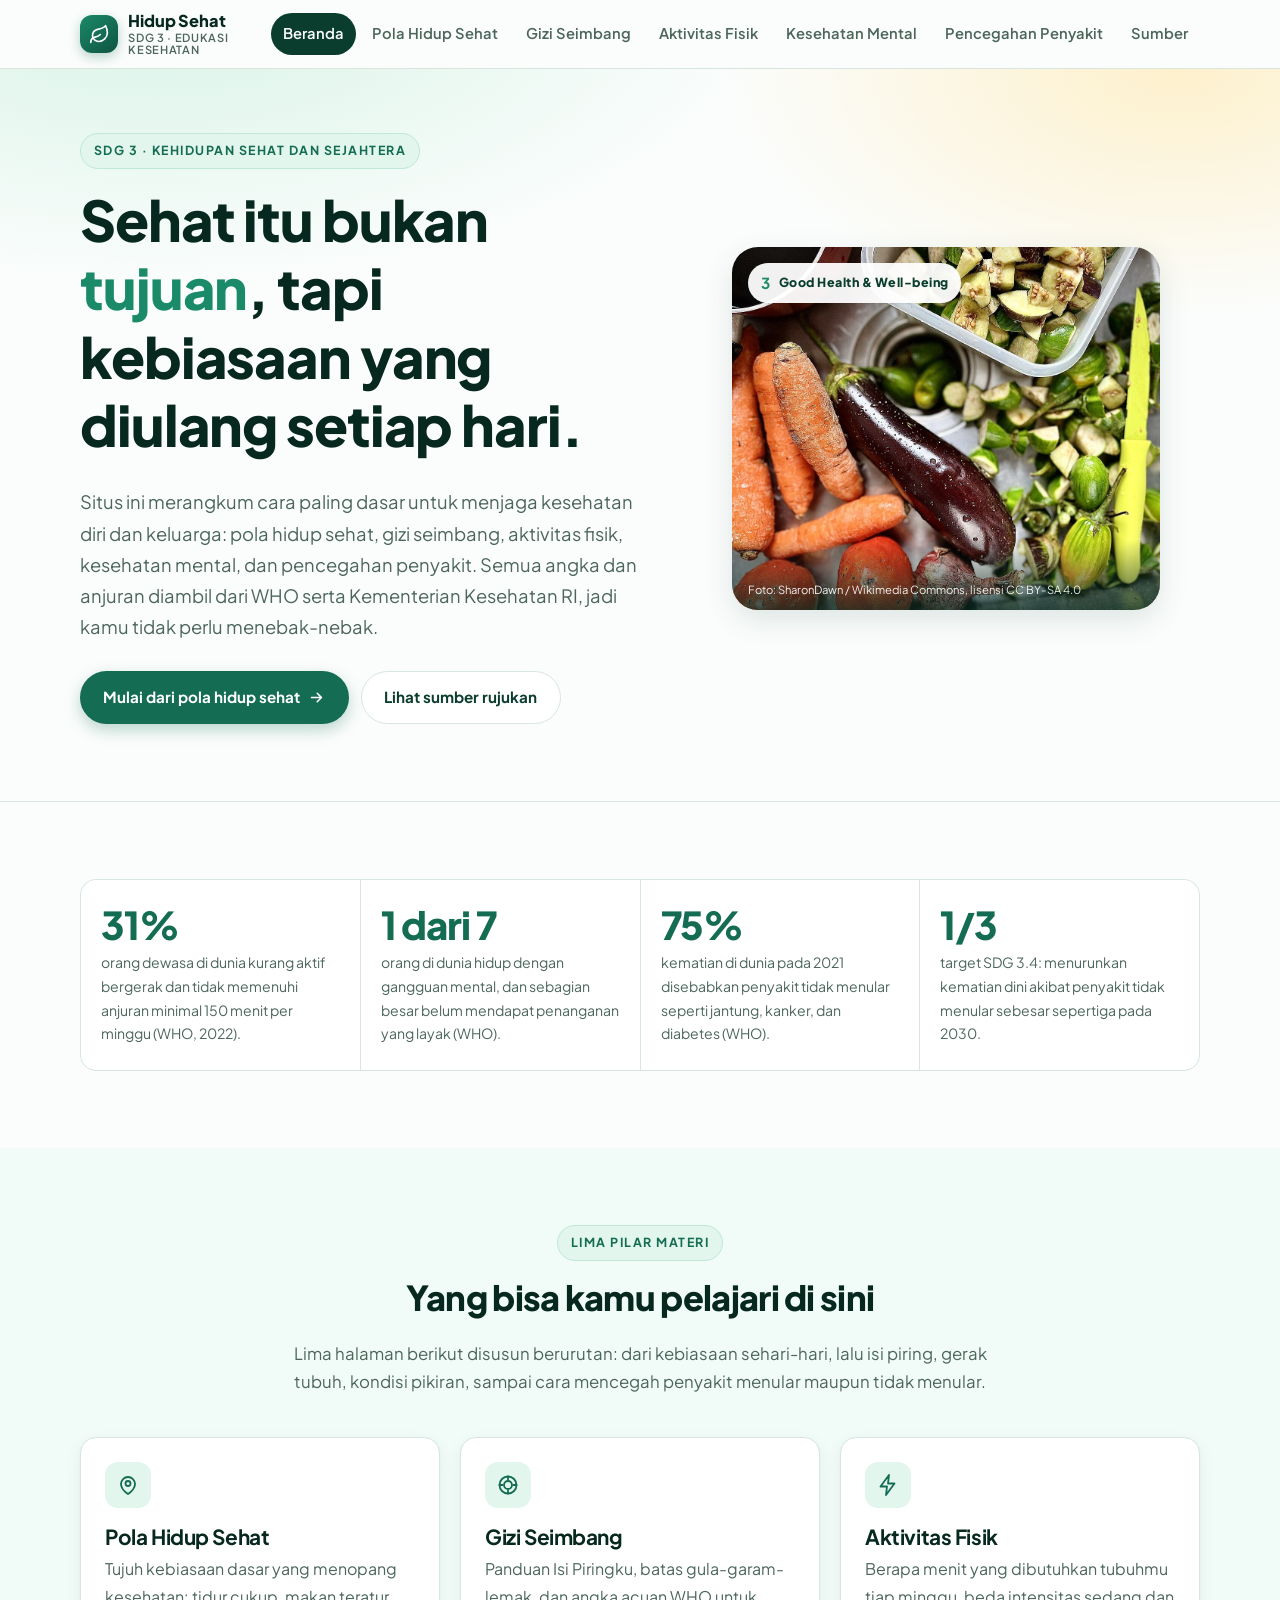
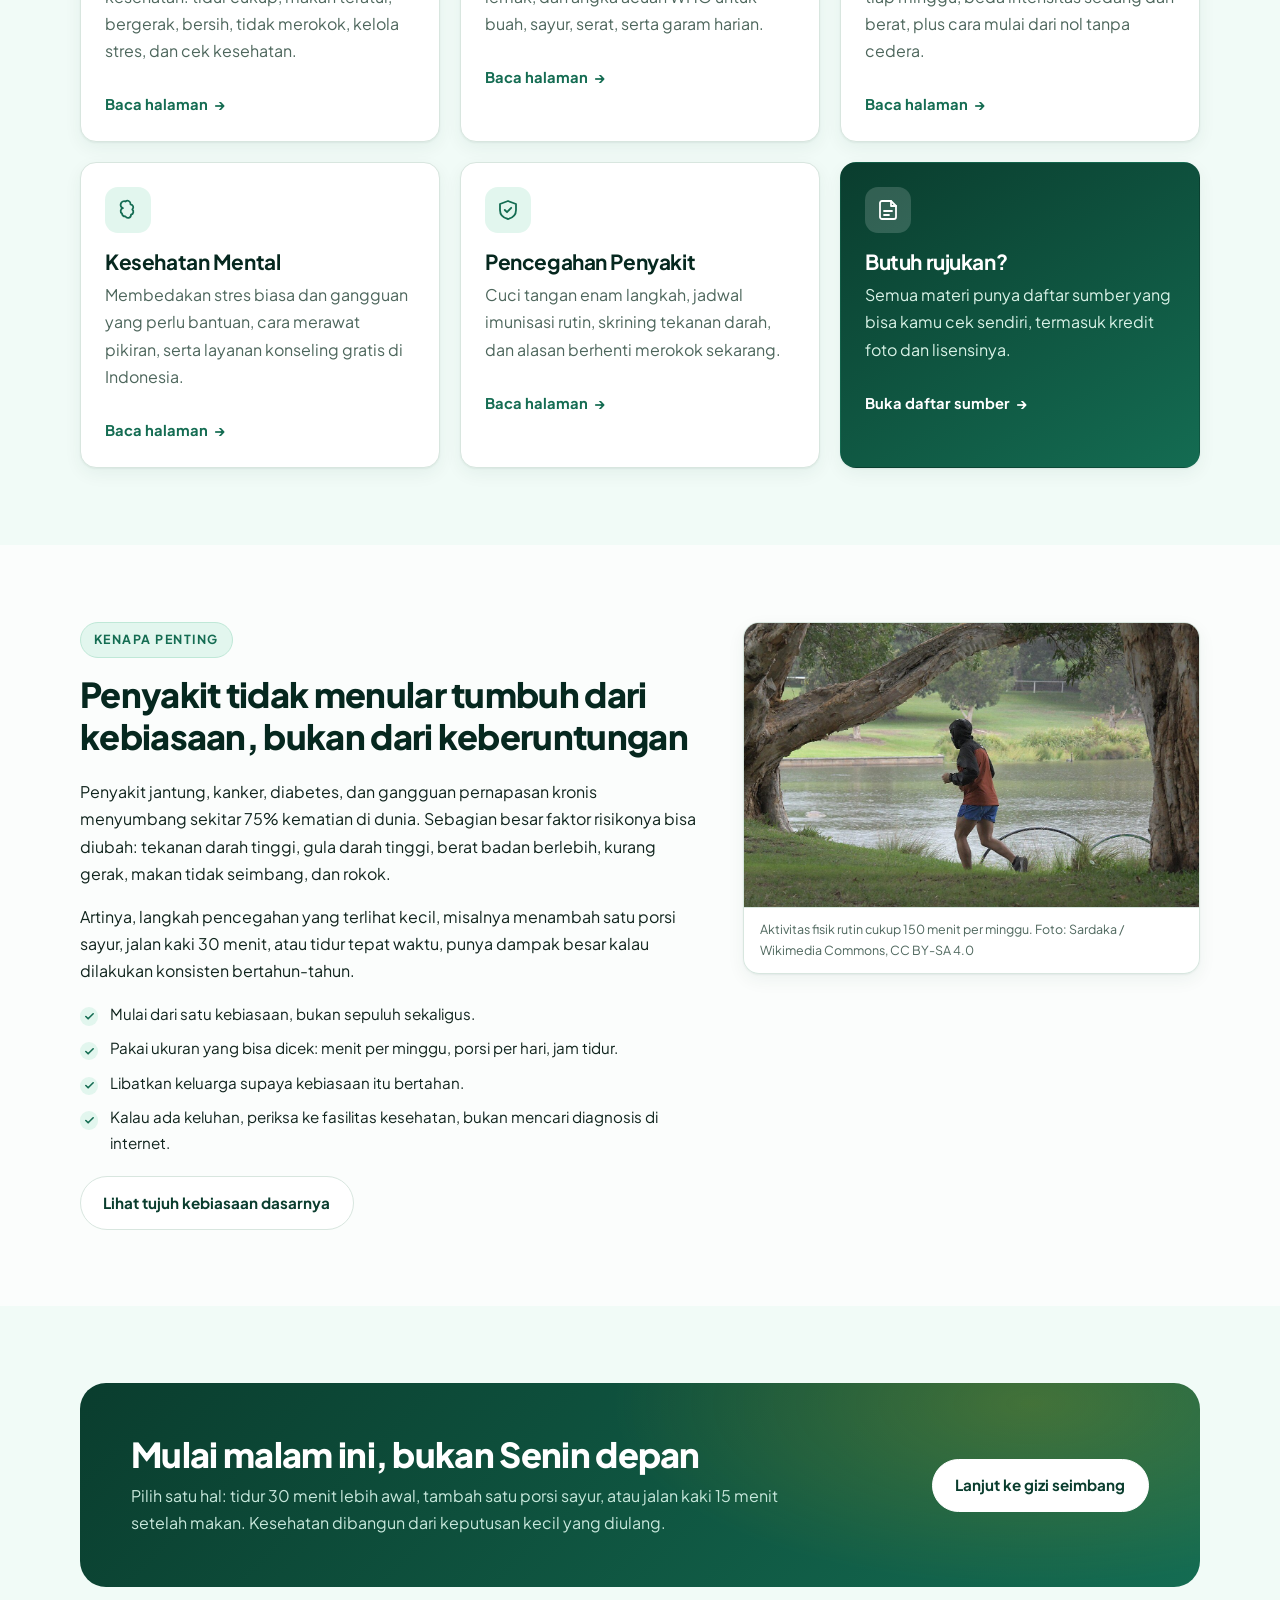
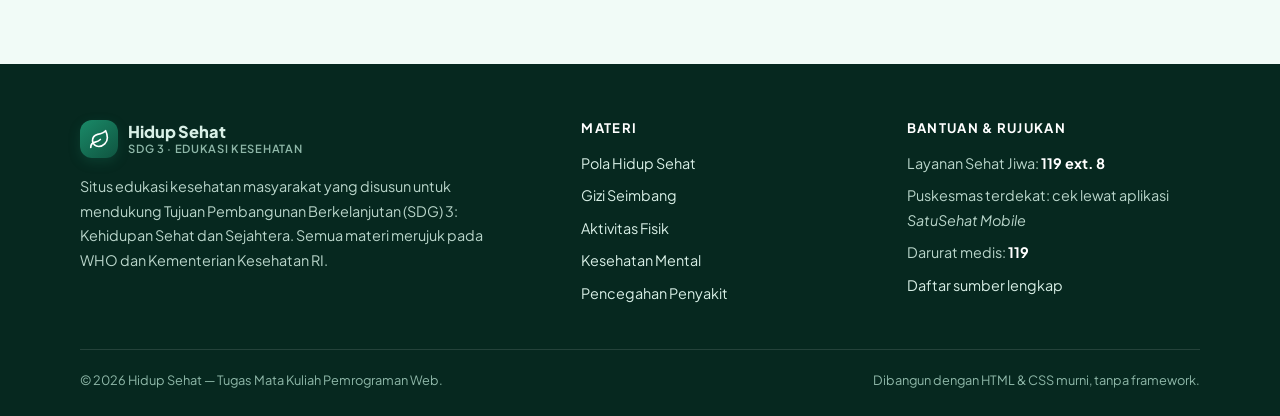
==== index.html @ 93ea7c80 "feat: website edukasi kesehatan SDG 3 (7 halaman, HTML+CSS murni)" ====
<!DOCTYPE html>
<html lang="id">
<head>
  <meta charset="utf-8">
  <meta name="viewport" content="width=device-width, initial-scale=1">
  <title>Hidup Sehat — Edukasi Kesehatan Masyarakat | SDG 3</title>
  <meta name="description" content="Situs edukasi kesehatan masyarakat sesuai SDG 3: pola hidup sehat, gizi seimbang, aktivitas fisik, kesehatan mental, dan pencegahan penyakit berdasarkan WHO dan Kemenkes RI.">
  <meta name="author" content="Kadek Lyradelia Pracili">
  <meta name="theme-color" content="#0a3d2e">
  <link rel="icon" href="assets/favicon.svg" type="image/svg+xml">
  <link rel="preconnect" href="https://fonts.googleapis.com">
  <link rel="preconnect" href="https://fonts.gstatic.com" crossorigin>
  <link href="https://fonts.googleapis.com/css2?family=Plus+Jakarta+Sans:wght@400;600;700;800&display=swap" rel="stylesheet">
  <link rel="stylesheet" href="css/style.css">
</head>
<body>
  <a class="skip-link" href="#konten-utama">Lewati ke konten utama</a>

  <header class="situs-header">
    <div class="container nav">
      <a class="logo" href="index.html">
        <span class="logo-mark"><svg viewBox="0 0 24 24" fill="none" stroke="currentColor" stroke-width="1.9" stroke-linecap="round" stroke-linejoin="round" aria-hidden="true"><path d="M11 20A7 7 0 0 1 9.8 6.1C15.5 5 17 4.48 19 2c1 2 2 4.18 2 8 0 5.5-4.78 10-10 10Z"/><path d="M2 21c0-3 1.85-5.36 5.08-6C9.5 14.52 12 13 13 12"/></svg></span>
        <span>Hidup Sehat<small>SDG 3 · Edukasi Kesehatan</small></span>
      </a>

      <button class="nav-toggle" type="button" aria-expanded="false" aria-controls="menu-utama">
        <svg viewBox="0 0 24 24" fill="none" stroke="currentColor" stroke-width="2" stroke-linecap="round" aria-hidden="true"><path d="M4 7h16M4 12h16M4 17h16"/></svg>
        Menu
      </button>

      <nav aria-label="Navigasi utama">
        <ul class="nav-menu" id="menu-utama">
        <li><a href="index.html" aria-current="page">Beranda</a></li>
        <li><a href="pola-hidup-sehat.html">Pola Hidup Sehat</a></li>
        <li><a href="gizi-seimbang.html">Gizi Seimbang</a></li>
        <li><a href="aktivitas-fisik.html">Aktivitas Fisik</a></li>
        <li><a href="kesehatan-mental.html">Kesehatan Mental</a></li>
        <li><a href="pencegahan-penyakit.html">Pencegahan Penyakit</a></li>
        <li><a href="sumber.html">Sumber</a></li>
        </ul>
      </nav>
    </div>
  </header>

  <main id="konten-utama">

    <section class="hero">
      <div class="container hero-dalam">
        <div>
          <span class="eyebrow">SDG 3 · Kehidupan Sehat dan Sejahtera</span>
          <h1>Sehat itu bukan <em>tujuan</em>, tapi kebiasaan yang diulang setiap hari.</h1>
          <p class="lead">
            Situs ini merangkum cara paling dasar untuk menjaga kesehatan diri dan
            keluarga: pola hidup sehat, gizi seimbang, aktivitas fisik, kesehatan
            mental, dan pencegahan penyakit. Semua angka dan anjuran diambil dari
            WHO serta Kementerian Kesehatan RI, jadi kamu tidak perlu menebak-nebak.
          </p>
          <div class="hero-aksi">
            <a class="tombol tombol-utama" href="pola-hidup-sehat.html">
              Mulai dari pola hidup sehat
              <svg viewBox="0 0 24 24" fill="none" stroke="currentColor" stroke-width="2.2" stroke-linecap="round" stroke-linejoin="round" aria-hidden="true"><path d="M5 12h14M13 6l6 6-6 6"/></svg>
            </a>
            <a class="tombol tombol-garis" href="sumber.html">Lihat sumber rujukan</a>
          </div>
        </div>
        <figure class="hero-gambar">
          <span class="lencana-sdg"><b>3</b> Good Health &amp; Well-being</span>
          <img src="assets/img/hero-beranda.jpg" width="1280" height="960"
               alt="Aneka sayur dan buah segar yang ditata di meja kayu sebagai gambaran pola makan sehat">
          <figcaption>Foto: SharonDawn / Wikimedia Commons, lisensi CC BY-SA 4.0</figcaption>
        </figure>
      </div>
    </section>

    <section class="bagian">
      <div class="container">
        <h2 class="sr-only">Angka kunci kesehatan global</h2>
        <div class="grid grid-4">
          <div class="statistik" style="grid-column:1/-1;">
            <div>
              <span class="angka">31%</span>
              <p>orang dewasa di dunia kurang aktif bergerak dan tidak memenuhi anjuran minimal 150 menit per minggu (WHO, 2022).</p>
            </div>
            <div>
              <span class="angka">1 dari 7</span>
              <p>orang di dunia hidup dengan gangguan mental, dan sebagian besar belum mendapat penanganan yang layak (WHO).</p>
            </div>
            <div>
              <span class="angka">75%</span>
              <p>kematian di dunia pada 2021 disebabkan penyakit tidak menular seperti jantung, kanker, dan diabetes (WHO).</p>
            </div>
            <div>
              <span class="angka">1/3</span>
              <p>target SDG 3.4: menurunkan kematian dini akibat penyakit tidak menular sebesar sepertiga pada 2030.</p>
            </div>
          </div>
        </div>
      </div>
    </section>

    <section class="bagian bagian-alt">
      <div class="container">
        <div class="tengah" style="max-width:760px;margin-inline:auto;">
          <span class="eyebrow">Lima pilar materi</span>
          <h2>Yang bisa kamu pelajari di sini</h2>
          <p class="pimpin">
            Lima halaman berikut disusun berurutan: dari kebiasaan sehari-hari,
            lalu isi piring, gerak tubuh, kondisi pikiran, sampai cara mencegah
            penyakit menular maupun tidak menular.
          </p>
        </div>

        <div class="grid grid-3 grid-pilar" style="margin-top:2.5rem;">
          <article class="kartu kartu-tautan">
            <div class="kartu-ikon">
              <svg viewBox="0 0 24 24" fill="none" stroke="currentColor" stroke-width="1.8" stroke-linecap="round" stroke-linejoin="round" aria-hidden="true"><path d="M12 21s-7-4.5-7-10a7 7 0 0 1 14 0c0 5.5-7 10-7 10Z"/><circle cx="12" cy="10.5" r="2.5"/></svg>
            </div>
            <h3>Pola Hidup Sehat</h3>
            <p class="polos">Tujuh kebiasaan dasar yang menopang kesehatan: tidur cukup, makan teratur, bergerak, bersih, tidak merokok, kelola stres, dan cek kesehatan.</p>
            <a class="tautan-kartu" href="pola-hidup-sehat.html">Baca halaman</a>
          </article>

          <article class="kartu kartu-tautan">
            <div class="kartu-ikon">
              <svg viewBox="0 0 24 24" fill="none" stroke="currentColor" stroke-width="1.8" stroke-linecap="round" stroke-linejoin="round" aria-hidden="true"><circle cx="12" cy="12" r="8.5"/><circle cx="12" cy="12" r="4"/><path d="M12 3.5v3M12 17.5v3M3.5 12h3M17.5 12h3"/></svg>
            </div>
            <h3>Gizi Seimbang</h3>
            <p class="polos">Panduan Isi Piringku, batas gula-garam-lemak, dan angka acuan WHO untuk buah, sayur, serat, serta garam harian.</p>
            <a class="tautan-kartu" href="gizi-seimbang.html">Baca halaman</a>
          </article>

          <article class="kartu kartu-tautan">
            <div class="kartu-ikon">
              <svg viewBox="0 0 24 24" fill="none" stroke="currentColor" stroke-width="1.8" stroke-linecap="round" stroke-linejoin="round" aria-hidden="true"><path d="M13 2 4.5 13.5H11l-1 8.5 8.5-11.5H12l1-8.5Z"/></svg>
            </div>
            <h3>Aktivitas Fisik</h3>
            <p class="polos">Berapa menit yang dibutuhkan tubuhmu tiap minggu, beda intensitas sedang dan berat, plus cara mulai dari nol tanpa cedera.</p>
            <a class="tautan-kartu" href="aktivitas-fisik.html">Baca halaman</a>
          </article>

          <article class="kartu kartu-tautan">
            <div class="kartu-ikon">
              <svg viewBox="0 0 24 24" fill="none" stroke="currentColor" stroke-width="1.8" stroke-linecap="round" stroke-linejoin="round" aria-hidden="true"><path d="M9.5 3.5a3 3 0 0 1 5 2.2v.6a3 3 0 0 1 1.8 5.2 3 3 0 0 1-1.3 5.2v.3a3 3 0 0 1-5.6 1.4A3 3 0 0 1 6 15.6a3 3 0 0 1 .9-5.4 3 3 0 0 1 2.6-6.7Z"/></svg>
            </div>
            <h3>Kesehatan Mental</h3>
            <p class="polos">Membedakan stres biasa dan gangguan yang perlu bantuan, cara merawat pikiran, serta layanan konseling gratis di Indonesia.</p>
            <a class="tautan-kartu" href="kesehatan-mental.html">Baca halaman</a>
          </article>

          <article class="kartu kartu-tautan">
            <div class="kartu-ikon">
              <svg viewBox="0 0 24 24" fill="none" stroke="currentColor" stroke-width="1.8" stroke-linecap="round" stroke-linejoin="round" aria-hidden="true"><path d="M12 3 4 6v6c0 4.5 3.4 7.9 8 9 4.6-1.1 8-4.5 8-9V6l-8-3Z"/><path d="m8.8 12 2.2 2.2 4.2-4.4"/></svg>
            </div>
            <h3>Pencegahan Penyakit</h3>
            <p class="polos">Cuci tangan enam langkah, jadwal imunisasi rutin, skrining tekanan darah, dan alasan berhenti merokok sekarang.</p>
            <a class="tautan-kartu" href="pencegahan-penyakit.html">Baca halaman</a>
          </article>

          <article class="kartu kartu-sorot">
            <div class="kartu-ikon">
              <svg viewBox="0 0 24 24" fill="none" stroke="currentColor" stroke-width="1.8" stroke-linecap="round" stroke-linejoin="round" aria-hidden="true"><path d="M4 19V5a2 2 0 0 1 2-2h9l5 5v11a2 2 0 0 1-2 2H6a2 2 0 0 1-2-2Z"/><path d="M15 3v5h5M8 13h8M8 17h5"/></svg>
            </div>
            <h3>Butuh rujukan?</h3>
            <p>Semua materi punya daftar sumber yang bisa kamu cek sendiri, termasuk kredit foto dan lisensinya.</p>
            <a class="tautan-kartu" href="sumber.html">Buka daftar sumber</a>
          </article>
        </div>
      </div>
    </section>

    <section class="bagian">
      <div class="container dua-kolom">
        <div>
          <span class="eyebrow">Kenapa penting</span>
          <h2>Penyakit tidak menular tumbuh dari kebiasaan, bukan dari keberuntungan</h2>
          <p>
            Penyakit jantung, kanker, diabetes, dan gangguan pernapasan kronis
            menyumbang sekitar 75% kematian di dunia. Sebagian besar faktor
            risikonya bisa diubah: tekanan darah tinggi, gula darah tinggi,
            berat badan berlebih, kurang gerak, makan tidak seimbang, dan rokok.
          </p>
          <p>
            Artinya, langkah pencegahan yang terlihat kecil, misalnya menambah satu
            porsi sayur, jalan kaki 30 menit, atau tidur tepat waktu, punya
            dampak besar kalau dilakukan konsisten bertahun-tahun.
          </p>
          <ul class="cek">
            <li>Mulai dari satu kebiasaan, bukan sepuluh sekaligus.</li>
            <li>Pakai ukuran yang bisa dicek: menit per minggu, porsi per hari, jam tidur.</li>
            <li>Libatkan keluarga supaya kebiasaan itu bertahan.</li>
            <li>Kalau ada keluhan, periksa ke fasilitas kesehatan, bukan mencari diagnosis di internet.</li>
          </ul>
          <a class="tombol tombol-garis" href="pola-hidup-sehat.html">Lihat tujuh kebiasaan dasarnya</a>
        </div>
        <figure class="gambar-konten">
          <img src="assets/img/aktivitas-hero.jpg" width="1280" height="861" loading="lazy"
               alt="Seseorang berlari di jalur taman pada pagi hari">
          <figcaption>Aktivitas fisik rutin cukup 150 menit per minggu. Foto: Sardaka / Wikimedia Commons, CC BY-SA 4.0</figcaption>
        </figure>
      </div>
    </section>

    <section class="bagian bagian-alt">
      <div class="container">
        <div class="ajakan">
          <div>
            <h2>Mulai malam ini, bukan Senin depan</h2>
            <p>
              Pilih satu hal: tidur 30 menit lebih awal, tambah satu porsi sayur,
              atau jalan kaki 15 menit setelah makan. Kesehatan dibangun dari
              keputusan kecil yang diulang.
            </p>
          </div>
          <a class="tombol tombol-garis" href="gizi-seimbang.html">Lanjut ke gizi seimbang</a>
        </div>
      </div>
    </section>

  </main>

  <footer class="situs-footer">
    <div class="container">
      <div class="footer-grid">
        <div>
          <a class="logo footer-logo" href="index.html">
            <span class="logo-mark"><svg viewBox="0 0 24 24" fill="none" stroke="currentColor" stroke-width="1.9" stroke-linecap="round" stroke-linejoin="round" aria-hidden="true"><path d="M11 20A7 7 0 0 1 9.8 6.1C15.5 5 17 4.48 19 2c1 2 2 4.18 2 8 0 5.5-4.78 10-10 10Z"/><path d="M2 21c0-3 1.85-5.36 5.08-6C9.5 14.52 12 13 13 12"/></svg></span>
            <span>Hidup Sehat<small>SDG 3 · Edukasi Kesehatan</small></span>
          </a>
          <p style="margin-top:1rem;max-width:38ch;">
            Situs edukasi kesehatan masyarakat yang disusun untuk mendukung
            Tujuan Pembangunan Berkelanjutan (SDG) 3: Kehidupan Sehat dan
            Sejahtera. Semua materi merujuk pada WHO dan Kementerian Kesehatan RI.
          </p>
        </div>
        <div>
          <h3>Materi</h3>
          <ul>
            <li><a href="pola-hidup-sehat.html">Pola Hidup Sehat</a></li>
            <li><a href="gizi-seimbang.html">Gizi Seimbang</a></li>
            <li><a href="aktivitas-fisik.html">Aktivitas Fisik</a></li>
            <li><a href="kesehatan-mental.html">Kesehatan Mental</a></li>
            <li><a href="pencegahan-penyakit.html">Pencegahan Penyakit</a></li>
          </ul>
        </div>
        <div>
          <h3>Bantuan &amp; Rujukan</h3>
          <ul>
            <li>Layanan Sehat Jiwa: <strong style="color:#fff;">119 ext. 8</strong></li>
            <li>Puskesmas terdekat: cek lewat aplikasi <em>SatuSehat Mobile</em></li>
            <li>Darurat medis: <strong style="color:#fff;">119</strong></li>
            <li><a href="sumber.html">Daftar sumber lengkap</a></li>
          </ul>
        </div>
      </div>
      <div class="footer-bawah">
        <span>&copy; 2026 Hidup Sehat — Tugas Mata Kuliah Pemrograman Web.</span>
        <span>Dibangun dengan HTML &amp; CSS murni, tanpa framework.</span>
      </div>
    </div>
  </footer>

  <script src="js/main.js"></script>
</body>
</html>
---- css/style.css ----
/* ==========================================================================
   SDG 3 — Hidup Sehat | Edukasi Kesehatan Masyarakat
   style.css — satu-satunya stylesheet untuk seluruh halaman
   Dibuat dengan CSS murni (tanpa framework). Mobile-first, responsive.
   ========================================================================== */

/* ---------- 1. Variabel warna & ukuran ---------- */
:root {
  --hijau-950: #06281f;
  --hijau-900: #0a3d2e;
  --hijau-800: #0f5440;
  --hijau-700: #146c52;
  --hijau-600: #1a8a68;
  --hijau-500: #22a97e;
  --hijau-200: #bfe8d7;
  --hijau-100: #e2f6ee;
  --hijau-50:  #f1fbf7;

  --kuning:    #f5b301;
  --kuning-muda: #fff4d6;
  --merah:     #c2410c;

  --teks:      #10241d;
  --teks-lembut: #4d665c;
  --garis:     #d8e6df;
  --putih:     #ffffff;
  --bg:        #fbfdfc;

  --radius-sm: 10px;
  --radius:    16px;
  --radius-lg: 26px;

  --bayang-1: 0 1px 2px rgba(10, 61, 46, .06), 0 6px 18px rgba(10, 61, 46, .06);
  --bayang-2: 0 10px 30px rgba(10, 61, 46, .12);

  --lebar: 1120px;
  --transisi: 180ms ease;

  --font: "Plus Jakarta Sans", system-ui, -apple-system, "Segoe UI", Roboto,
          "Helvetica Neue", Arial, sans-serif;
}

/* ---------- 2. Reset ringan ---------- */
*,
*::before,
*::after { box-sizing: border-box; }

html { scroll-behavior: smooth; }

body {
  margin: 0;
  font-family: var(--font);
  font-size: 1rem;
  line-height: 1.7;
  color: var(--teks);
  background: var(--bg);
  -webkit-font-smoothing: antialiased;
}

img,
svg { display: block; max-width: 100%; }

img { height: auto; }

a { color: var(--hijau-700); text-decoration-thickness: 1px; text-underline-offset: 3px; }
a:hover { color: var(--hijau-900); }

h1, h2, h3, h4 {
  line-height: 1.22;
  margin: 0 0 .6em;
  color: var(--hijau-950);
  letter-spacing: -0.02em;
  text-wrap: balance;
}

h1 { font-size: clamp(2rem, 1.35rem + 3.2vw, 3.5rem); font-weight: 800; }
h2 { font-size: clamp(1.5rem, 1.15rem + 1.5vw, 2.15rem); font-weight: 800; }
h3 { font-size: clamp(1.1rem, 1rem + .5vw, 1.3rem); font-weight: 700; }
h4 { font-size: 1rem; font-weight: 700; }

p { margin: 0 0 1em; }

ul, ol { margin: 0 0 1em; padding-left: 1.25em; }
li { margin-bottom: .45em; }

/* ---------- 3. Utilitas ---------- */
.container {
  width: min(100% - 2.5rem, var(--lebar));
  margin-inline: auto;
}

.container-sempit { width: min(100% - 2.5rem, 760px); margin-inline: auto; }

.bagian { padding: clamp(3rem, 6vw, 5.5rem) 0; }
.bagian-alt { background: var(--hijau-50); }

.tengah { text-align: center; }

/* teks untuk pembaca layar saja (tetap ada untuk struktur heading) */
.sr-only {
  position: absolute;
  width: 1px;
  height: 1px;
  padding: 0;
  margin: -1px;
  overflow: hidden;
  clip: rect(0, 0, 0, 0);
  white-space: nowrap;
  border: 0;
}

.eyebrow {
  display: inline-flex;
  align-items: center;
  gap: .5rem;
  font-size: .78rem;
  font-weight: 700;
  letter-spacing: .12em;
  text-transform: uppercase;
  color: var(--hijau-700);
  background: var(--hijau-100);
  border: 1px solid var(--hijau-200);
  padding: .4rem .8rem;
  border-radius: 999px;
  margin-bottom: 1rem;
}

.pimpin { max-width: 62ch; color: var(--teks-lembut); font-size: 1.05rem; }
.tengah .pimpin { margin-inline: auto; }

.polos { color: var(--teks-lembut); }
.kecil { font-size: .875rem; }

/* tautan lewati navigasi untuk pengguna keyboard */
.skip-link {
  position: absolute;
  left: -9999px;
  top: 0;
  background: var(--hijau-900);
  color: #fff;
  padding: .75rem 1.25rem;
  border-radius: 0 0 var(--radius-sm) 0;
  z-index: 200;
  font-weight: 600;
}
.skip-link:focus { left: 0; color: #fff; }

:focus-visible {
  outline: 3px solid var(--hijau-500);
  outline-offset: 2px;
  border-radius: 4px;
}

/* ---------- 4. Header & navigasi ---------- */
.situs-header {
  position: sticky;
  top: 0;
  z-index: 100;
  background: rgba(251, 253, 252, .88);
  backdrop-filter: blur(12px);
  -webkit-backdrop-filter: blur(12px);
  border-bottom: 1px solid var(--garis);
}

.nav {
  display: flex;
  align-items: center;
  justify-content: space-between;
  gap: 1rem;
  min-height: 68px;
}

.logo {
  display: inline-flex;
  align-items: center;
  gap: .65rem;
  font-weight: 800;
  font-size: 1.02rem;
  color: var(--hijau-950);
  text-decoration: none;
  letter-spacing: -0.01em;
  line-height: 1.15;
}
.logo:hover { color: var(--hijau-700); }

.logo-mark {
  width: 38px;
  height: 38px;
  flex: 0 0 38px;
  display: grid;
  place-items: center;
  border-radius: 12px;
  background: linear-gradient(140deg, var(--hijau-600), var(--hijau-800));
  color: #fff;
  box-shadow: 0 4px 12px rgba(20, 108, 82, .3);
}
.logo-mark svg { width: 21px; height: 21px; }
.logo span small {
  display: block;
  font-size: .7rem;
  font-weight: 600;
  letter-spacing: .06em;
  text-transform: uppercase;
  color: var(--teks-lembut);
}

.nav-toggle {
  display: none;
  align-items: center;
  gap: .5rem;
  background: var(--putih);
  border: 1px solid var(--garis);
  color: var(--hijau-900);
  font: inherit;
  font-size: .9rem;
  font-weight: 700;
  padding: .5rem .85rem;
  border-radius: 999px;
  cursor: pointer;
}
.nav-toggle:hover { border-color: var(--hijau-500); }
.nav-toggle svg { width: 18px; height: 18px; }

.nav-menu {
  display: flex;
  align-items: center;
  gap: .25rem;
  list-style: none;
  margin: 0;
  padding: 0;
}
.nav-menu li { margin: 0; }

.nav-menu a {
  display: block;
  padding: .5rem .75rem;
  white-space: nowrap;
  border-radius: 999px;
  font-size: .92rem;
  font-weight: 600;
  color: var(--teks-lembut);
  text-decoration: none;
  transition: background var(--transisi), color var(--transisi);
}
.nav-menu a:hover { background: var(--hijau-100); color: var(--hijau-900); }

.nav-menu a[aria-current="page"] {
  background: var(--hijau-900);
  color: #fff;
}
.nav-menu a[aria-current="page"]:hover { background: var(--hijau-800); color: #fff; }

/* ---------- 5. Hero ---------- */
.hero {
  position: relative;
  overflow: hidden;
  background:
    radial-gradient(900px 420px at 12% -10%, #d8f3e7 0%, rgba(216, 243, 231, 0) 70%),
    radial-gradient(700px 380px at 92% 0%, #fdf0cc 0%, rgba(253, 240, 204, 0) 65%),
    var(--bg);
  border-bottom: 1px solid var(--garis);
}

.hero-dalam {
  display: grid;
  grid-template-columns: 1.05fr .95fr;
  gap: clamp(2rem, 4vw, 3.5rem);
  align-items: center;
  padding: clamp(2.5rem, 5vw, 4.5rem) 0 clamp(3rem, 6vw, 5rem);
}

.hero h1 { margin-bottom: .5em; }
.hero h1 em {
  font-style: normal;
  color: var(--hijau-600);
  position: relative;
  white-space: nowrap;
}
.hero h1 em::after {
  content: "";
  position: absolute;
  left: 0; right: 0; bottom: .06em;
  height: .28em;
  background: var(--kuning);
  opacity: .45;
  border-radius: 3px;
  z-index: -1;
}

.hero p.lead {
  font-size: clamp(1rem, .95rem + .35vw, 1.15rem);
  color: var(--teks-lembut);
  max-width: 54ch;
}

.hero-aksi {
  display: flex;
  flex-wrap: wrap;
  gap: .75rem;
  margin-top: 1.75rem;
}

.hero-gambar {
  position: relative;
  border-radius: var(--radius-lg);
  overflow: hidden;
  box-shadow: var(--bayang-2);
  aspect-ratio: 4 / 3.4;
  background: var(--hijau-100);
}
.hero-gambar img {
  width: 100%;
  height: 100%;
  object-fit: cover;
}
.hero-gambar figcaption {
  position: absolute;
  left: 0; right: 0; bottom: 0;
  padding: 2.5rem 1rem .7rem;
  font-size: .7rem;
  color: rgba(255, 255, 255, .92);
  background: linear-gradient(to top, rgba(6, 40, 31, .78), rgba(6, 40, 31, 0));
}

.lencana-sdg {
  position: absolute;
  top: 1rem;
  left: 1rem;
  display: inline-flex;
  align-items: center;
  gap: .5rem;
  background: rgba(255, 255, 255, .94);
  color: var(--hijau-900);
  font-size: .78rem;
  font-weight: 800;
  letter-spacing: .04em;
  padding: .45rem .8rem;
  border-radius: 999px;
  box-shadow: var(--bayang-1);
}
.lencana-sdg b { color: var(--hijau-600); font-size: .95rem; }

/* ---------- 6. Tombol ---------- */
.tombol {
  display: inline-flex;
  align-items: center;
  justify-content: center;
  gap: .5rem;
  padding: .8rem 1.4rem;
  border-radius: 999px;
  font-size: .95rem;
  font-weight: 700;
  text-decoration: none;
  border: 1px solid transparent;
  cursor: pointer;
  transition: transform var(--transisi), background var(--transisi),
              box-shadow var(--transisi), color var(--transisi);
}
.tombol:hover { transform: translateY(-1px); }

.tombol-utama {
  background: var(--hijau-700);
  color: #fff;
  box-shadow: 0 6px 16px rgba(20, 108, 82, .28);
}
.tombol-utama:hover { background: var(--hijau-900); color: #fff; }

.tombol-garis {
  background: var(--putih);
  color: var(--hijau-900);
  border-color: var(--garis);
}
.tombol-garis:hover { border-color: var(--hijau-500); color: var(--hijau-900); }

.tombol svg { width: 17px; height: 17px; }

/* ---------- 7. Kartu ---------- */
.grid {
  display: grid;
  gap: 1.25rem;
}
.grid-2 { grid-template-columns: repeat(auto-fit, minmax(280px, 1fr)); }
.grid-3 { grid-template-columns: repeat(auto-fit, minmax(255px, 1fr)); }
.grid-4 { grid-template-columns: repeat(auto-fit, minmax(220px, 1fr)); }
/* enam kartu: paksa 3 kolom agar baris kedua tidak menggantung */
.grid-pilar { grid-template-columns: repeat(auto-fit, minmax(290px, 1fr)); }
@media (min-width: 1000px) {
  .grid-pilar { grid-template-columns: repeat(3, 1fr); }
}

.kartu {
  background: var(--putih);
  border: 1px solid var(--garis);
  border-radius: var(--radius);
  padding: 1.5rem;
  box-shadow: var(--bayang-1);
  transition: transform var(--transisi), box-shadow var(--transisi),
              border-color var(--transisi);
}
.kartu h3 { margin-bottom: .4rem; }
.kartu p:last-child { margin-bottom: 0; }

.kartu-tautan:hover {
  transform: translateY(-3px);
  box-shadow: var(--bayang-2);
  border-color: var(--hijau-200);
}

.kartu-ikon {
  width: 46px;
  height: 46px;
  display: grid;
  place-items: center;
  border-radius: 13px;
  background: var(--hijau-100);
  color: var(--hijau-700);
  margin-bottom: 1rem;
}
.kartu-ikon svg { width: 24px; height: 24px; }

.kartu-nomor {
  display: inline-grid;
  place-items: center;
  width: 34px;
  height: 34px;
  border-radius: 10px;
  background: var(--hijau-900);
  color: #fff;
  font-size: .9rem;
  font-weight: 800;
  margin-bottom: .9rem;
}

.kartu a.tautan-kartu {
  font-weight: 700;
  text-decoration: none;
  display: inline-flex;
  align-items: center;
  gap: .35rem;
  margin-top: .75rem;
  font-size: .92rem;
}
.kartu a.tautan-kartu::after { content: "→"; transition: transform var(--transisi); }
.kartu a.tautan-kartu:hover::after { transform: translateX(3px); }

/* kartu sorotan (highlight) */
.kartu-sorot {
  background: linear-gradient(150deg, var(--hijau-900), var(--hijau-700));
  border-color: transparent;
  color: #d9f2e7;
}
.kartu-sorot h3, .kartu-sorot h4 { color: #fff; }
.kartu-sorot .kartu-ikon { background: rgba(255, 255, 255, .16); color: #fff; }
.kartu-sorot a { color: #fff; }

/* ---------- 8. Statistik ---------- */
.statistik {
  display: grid;
  grid-template-columns: repeat(auto-fit, minmax(190px, 1fr));
  gap: 1px;
  background: var(--garis);
  border: 1px solid var(--garis);
  border-radius: var(--radius);
  overflow: hidden;
}
.statistik div {
  background: var(--putih);
  padding: 1.5rem 1.25rem;
}
.statistik .angka {
  display: block;
  font-size: clamp(1.7rem, 1.3rem + 1.6vw, 2.4rem);
  font-weight: 800;
  color: var(--hijau-700);
  letter-spacing: -0.03em;
  line-height: 1.1;
  margin-bottom: .3rem;
}
.statistik p { margin: 0; font-size: .88rem; color: var(--teks-lembut); }

/* ---------- 9. Gambar dalam konten ---------- */
.gambar-konten {
  margin: 0;
  border-radius: var(--radius);
  overflow: hidden;
  border: 1px solid var(--garis);
  background: var(--hijau-100);
  box-shadow: var(--bayang-1);
}
.gambar-konten img {
  width: 100%;
  aspect-ratio: 16 / 10;
  object-fit: cover;
}
.gambar-konten figcaption {
  padding: .7rem 1rem;
  font-size: .78rem;
  color: var(--teks-lembut);
  background: var(--putih);
  border-top: 1px solid var(--garis);
}

.dua-kolom {
  display: grid;
  grid-template-columns: 1.15fr .85fr;
  gap: clamp(1.5rem, 3.5vw, 3rem);
  align-items: start;
}
.dua-kolom-balik { grid-template-columns: .85fr 1.15fr; }
.dua-kolom-balik > figure { order: -1; }

/* ---------- 10. Tabel ---------- */
.tabel-bungkus {
  overflow-x: auto;
  border: 1px solid var(--garis);
  border-radius: var(--radius);
  background: var(--putih);
  box-shadow: var(--bayang-1);
  -webkit-overflow-scrolling: touch;
}

table {
  width: 100%;
  border-collapse: collapse;
  font-size: .92rem;
  min-width: 520px;
}

caption {
  caption-side: top;
  text-align: left;
  padding: .9rem 1.1rem;
  font-size: .82rem;
  font-weight: 700;
  color: var(--teks-lembut);
  background: var(--hijau-50);
  border-bottom: 1px solid var(--garis);
}

thead th {
  background: var(--hijau-900);
  color: #fff;
  text-align: left;
  font-weight: 700;
  font-size: .85rem;
  letter-spacing: .02em;
  padding: .75rem 1.1rem;
  white-space: nowrap;
}

tbody th,
tbody td {
  padding: .75rem 1.1rem;
  border-top: 1px solid var(--garis);
  vertical-align: top;
  text-align: left;
}
tbody th {
  font-weight: 700;
  color: var(--hijau-950);
  background: var(--hijau-50);
  white-space: nowrap;
}
tbody tr:nth-child(even) td { background: #fafefc; }

/* ---------- 11. Kotak catatan ---------- */
.catatan {
  display: flex;
  gap: .9rem;
  padding: 1.1rem 1.25rem;
  border-radius: var(--radius);
  background: var(--kuning-muda);
  border: 1px solid #f3d98b;
  border-left: 5px solid var(--kuning);
  font-size: .92rem;
}
.catatan p:last-child { margin-bottom: 0; }
.catatan-ikon {
  flex: 0 0 24px;
  width: 24px; height: 24px;
  color: #8a6100;
}
.catatan-ikon svg { width: 100%; height: 100%; }

.catatan-hijau {
  background: var(--hijau-50);
  border-color: var(--hijau-200);
  border-left-color: var(--hijau-600);
}
.catatan-hijau .catatan-ikon { color: var(--hijau-700); }

/* ---------- 12. Langkah bernomor ---------- */
.langkah {
  list-style: none;
  counter-reset: langkah;
  padding: 0;
  margin: 0;
  display: grid;
  gap: .85rem;
}
.langkah li {
  counter-increment: langkah;
  position: relative;
  padding: .95rem 1.1rem .95rem 3.4rem;
  background: var(--putih);
  border: 1px solid var(--garis);
  border-radius: var(--radius-sm);
  margin: 0;
  font-size: .94rem;
}
.langkah li::before {
  content: counter(langkah);
  position: absolute;
  left: .9rem;
  top: .85rem;
  width: 30px; height: 30px;
  display: grid;
  place-items: center;
  border-radius: 9px;
  background: var(--hijau-100);
  color: var(--hijau-800);
  font-weight: 800;
  font-size: .85rem;
}
.langkah li strong { color: var(--hijau-950); }
/* daftar lanjutan: nomor mulai dari 4 karena counter di-reset per daftar */
.langkah.lanjut { counter-reset: langkah 3; }

/* ---------- 13. Daftar centang ---------- */
.cek {
  list-style: none;
  padding: 0;
  margin: 0 0 1.25rem;
  display: grid;
  gap: .55rem;
}
.cek li {
  position: relative;
  padding-left: 1.9rem;
  margin: 0;
  font-size: .95rem;
}
.cek li::before {
  content: "";
  position: absolute;
  left: 0;
  top: .45em;
  width: 1.15rem;
  height: 1.15rem;
  border-radius: 50%;
  background: var(--hijau-100) url("data:image/svg+xml,%3Csvg xmlns='http://www.w3.org/2000/svg' viewBox='0 0 24 24' fill='none' stroke='%23146c52' stroke-width='3.5' stroke-linecap='round' stroke-linejoin='round'%3E%3Cpolyline points='20 6 9 17 4 12'/%3E%3C/svg%3E") center / .7rem no-repeat;
}

/* ---------- 14. Accordion (details) ---------- */
.faq { display: grid; gap: .75rem; }

details {
  background: var(--putih);
  border: 1px solid var(--garis);
  border-radius: var(--radius-sm);
  padding: 0;
  overflow: hidden;
}
details[open] { border-color: var(--hijau-200); box-shadow: var(--bayang-1); }

summary {
  cursor: pointer;
  padding: 1rem 1.15rem;
  font-weight: 700;
  color: var(--hijau-950);
  list-style: none;
  display: flex;
  align-items: center;
  justify-content: space-between;
  gap: 1rem;
  font-size: .96rem;
}
summary::-webkit-details-marker { display: none; }
summary::after {
  content: "+";
  flex: 0 0 auto;
  width: 26px; height: 26px;
  display: grid;
  place-items: center;
  border-radius: 8px;
  background: var(--hijau-100);
  color: var(--hijau-800);
  font-size: 1.15rem;
  line-height: 1;
  transition: transform var(--transisi);
}
details[open] summary::after { content: "–"; }
summary:hover { background: var(--hijau-50); }

.detail-isi {
  padding: 0 1.15rem 1.15rem;
  font-size: .94rem;
  color: var(--teks-lembut);
}
.detail-isi p:last-child { margin-bottom: 0; }

/* ---------- 15. Pita ajakan (CTA) ---------- */
.ajakan {
  background:
    radial-gradient(600px 260px at 85% 10%, rgba(245, 179, 1, .22), transparent 70%),
    linear-gradient(135deg, var(--hijau-900), var(--hijau-700));
  color: #dff5ec;
  border-radius: var(--radius-lg);
  padding: clamp(2rem, 4vw, 3.25rem);
  display: grid;
  grid-template-columns: 1.4fr auto;
  gap: 1.75rem;
  align-items: center;
}
.ajakan h2 { color: #fff; margin-bottom: .35rem; }
.ajakan p { margin: 0; color: #c8e8dc; max-width: 56ch; }
.ajakan .tombol-garis { background: #fff; border-color: #fff; }

/* ---------- 16. Footer ---------- */
.situs-footer {
  background: var(--hijau-950);
  color: #b9d5ca;
  padding: clamp(2.5rem, 5vw, 3.5rem) 0 1.5rem;
  font-size: .9rem;
}
.situs-footer a { color: #d8efe6; text-decoration: none; }
.situs-footer a:hover { color: #fff; text-decoration: underline; }
.situs-footer h3 {
  color: #fff;
  font-size: .82rem;
  text-transform: uppercase;
  letter-spacing: .1em;
  margin-bottom: .9rem;
}
.footer-grid {
  display: grid;
  grid-template-columns: 1.6fr 1fr 1fr;
  gap: 2rem;
}
.footer-grid ul { list-style: none; padding: 0; margin: 0; }
.footer-grid li { margin-bottom: .5rem; }
.footer-logo { color: #fff; }
.footer-logo span small { color: #8fb8a9; }
.footer-bawah {
  margin-top: 2.25rem;
  padding-top: 1.25rem;
  border-top: 1px solid rgba(255, 255, 255, .12);
  display: flex;
  flex-wrap: wrap;
  gap: .75rem;
  justify-content: space-between;
  font-size: .8rem;
  color: #8fb8a9;
}

/* ---------- 17. Kepala halaman dalam ---------- */
.kepala-halaman {
  background:
    radial-gradient(800px 320px at 15% 0%, #d9f3e8 0%, rgba(217, 243, 232, 0) 70%),
    var(--bg);
  border-bottom: 1px solid var(--garis);
  padding: clamp(2.25rem, 4.5vw, 3.5rem) 0;
}
.kepala-halaman h1 { max-width: 22ch; }

.remah {
  display: flex;
  flex-wrap: wrap;
  align-items: center;
  gap: .45rem;
  list-style: none;
  padding: 0;
  margin: 0 0 1rem;
  font-size: .82rem;
  color: var(--teks-lembut);
}
.remah li { margin: 0; display: inline-flex; align-items: center; gap: .45rem; }
.remah li + li::before { content: "/"; color: #b6c9c1; }
.remah a { text-decoration: none; font-weight: 600; }
.remah a:hover { text-decoration: underline; }

/* ---------- 18. Responsif ---------- */
@media (max-width: 1040px) {
  .hero-dalam { grid-template-columns: 1fr; }
  .hero-gambar { aspect-ratio: 16 / 10; order: -1; }
  .dua-kolom,
  .dua-kolom-balik { grid-template-columns: 1fr; }
  .dua-kolom-balik > figure { order: 0; }
  .ajakan { grid-template-columns: 1fr; }
  .footer-grid { grid-template-columns: 1fr 1fr; }
  .footer-grid > div:first-child { grid-column: 1 / -1; }

  .nav-toggle { display: inline-flex; }

  .nav-menu {
    position: absolute;
    top: 100%;
    left: 0;
    right: 0;
    flex-direction: column;
    align-items: stretch;
    gap: .15rem;
    background: var(--putih);
    border-bottom: 1px solid var(--garis);
    box-shadow: var(--bayang-2);
    padding: .75rem 1.25rem 1.25rem;
    display: none;
  }
  .nav-menu.buka { display: flex; }
  .nav-menu a { padding: .7rem .9rem; border-radius: var(--radius-sm); }
  .nav-menu a[aria-current="page"] { border-radius: var(--radius-sm); }
}

@media (max-width: 560px) {
  .container,
  .container-sempit { width: min(100% - 1.75rem, var(--lebar)); }
  .footer-grid { grid-template-columns: 1fr; }
  .hero-aksi .tombol { width: 100%; }
  .kartu { padding: 1.25rem; }
  .statistik div { padding: 1.15rem 1rem; }
  .logo span small { display: none; }

  /* tabel di layar kecil: tiap baris jadi kartu bertumpuk */
  table { min-width: 0; }
  table, tbody, tr, th, td { display: block; width: 100%; }
  thead { display: none; }
  tbody tr {
    padding: .35rem 0 .85rem;
    border-top: 1px solid var(--garis);
  }
  tbody tr:first-child { border-top: 0; }
  tbody th,
  tbody td {
    border: 0;
    padding: .3rem 1rem;
    background: transparent !important;
    white-space: normal;
  }
  tbody th {
    font-size: .78rem;
    text-transform: uppercase;
    letter-spacing: .05em;
    color: var(--hijau-700);
  }
  tbody td::before {
    content: attr(data-label);
    display: block;
    font-size: .72rem;
    font-weight: 700;
    text-transform: uppercase;
    letter-spacing: .05em;
    color: var(--teks-lembut);
    margin-bottom: .1rem;
  }
  caption { border-bottom: 0; }
}

/* ---------- 19. Hormati preferensi gerak minimal ---------- */
@media (prefers-reduced-motion: reduce) {
  html { scroll-behavior: auto; }
  *,
  *::before,
  *::after {
    animation-duration: .01ms !important;
    transition-duration: .01ms !important;
  }
}

/* ---------- 20. Cetak ---------- */
@media print {
  .situs-header, .ajakan, .nav-toggle, .situs-footer { display: none; }
  body { background: #fff; color: #000; }
  .kartu, .tabel-bungkus { box-shadow: none; border-color: #999; }
  a { color: #000; }
}
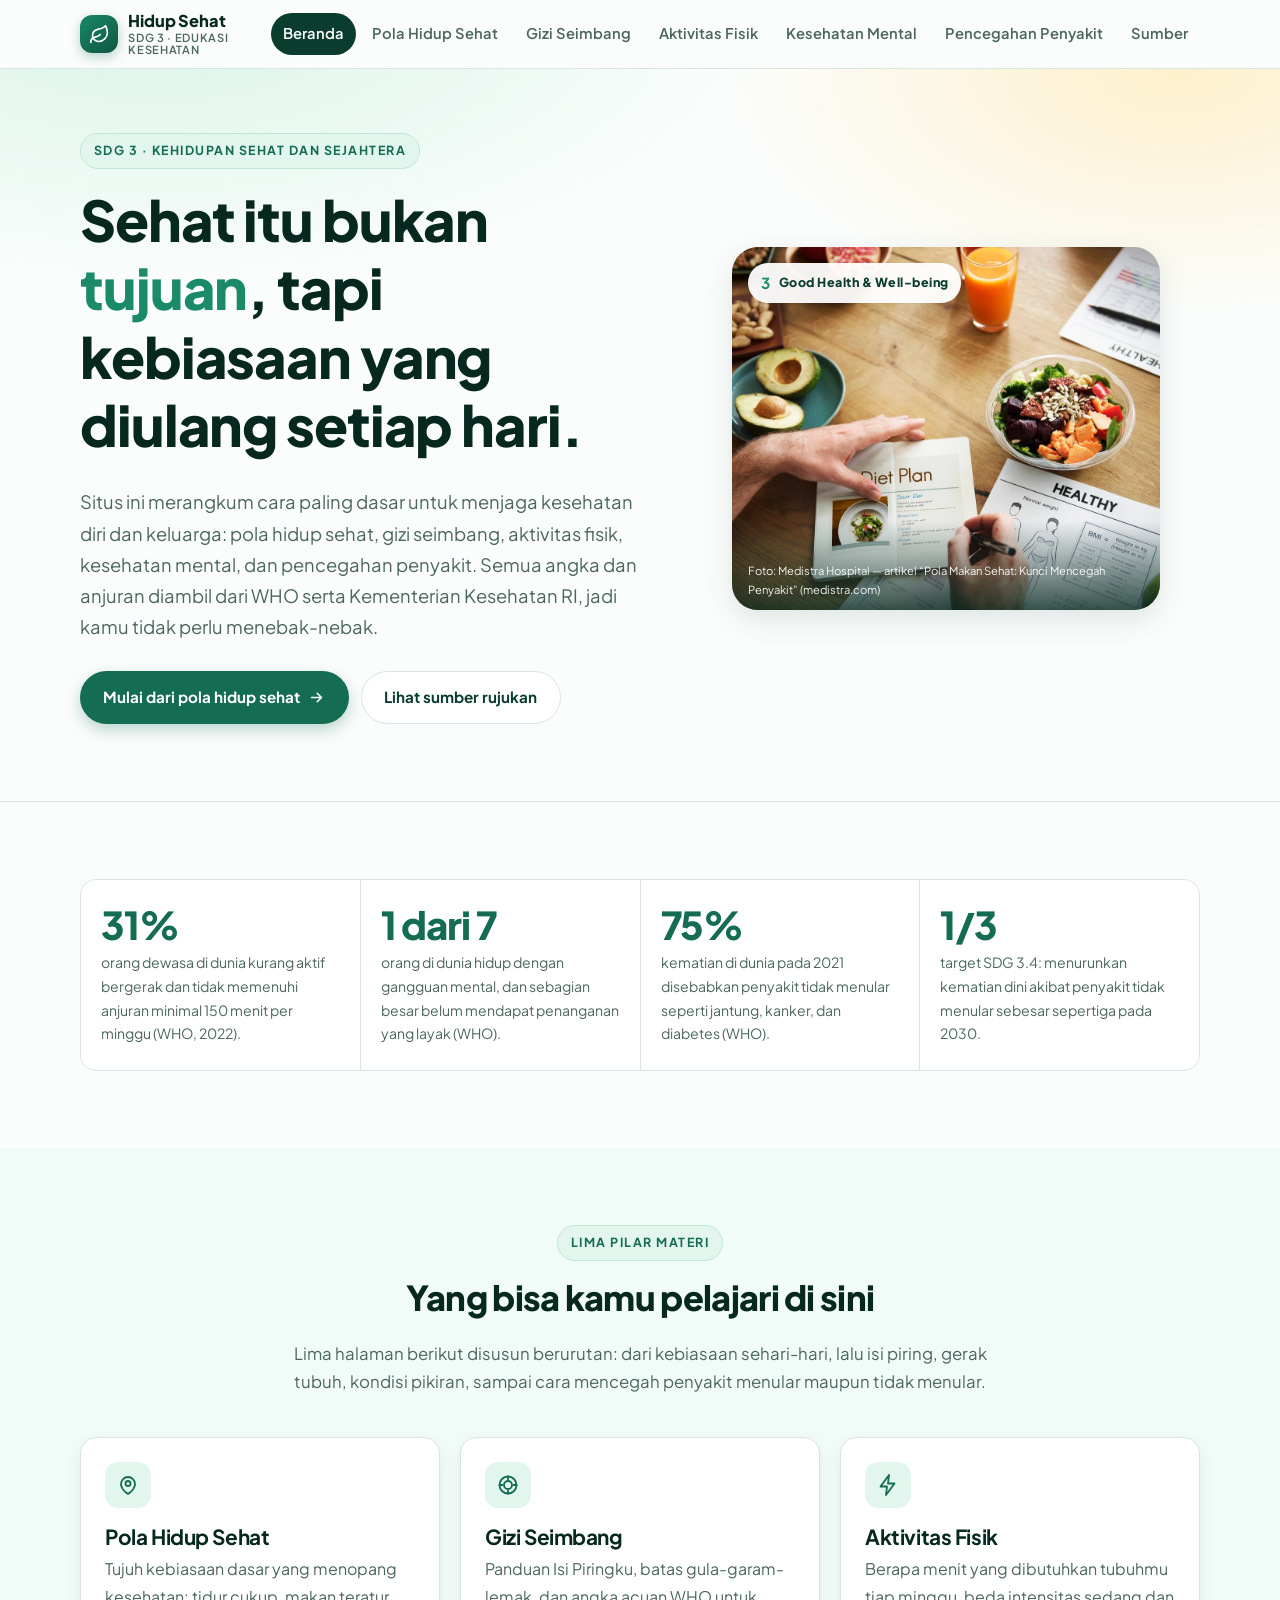
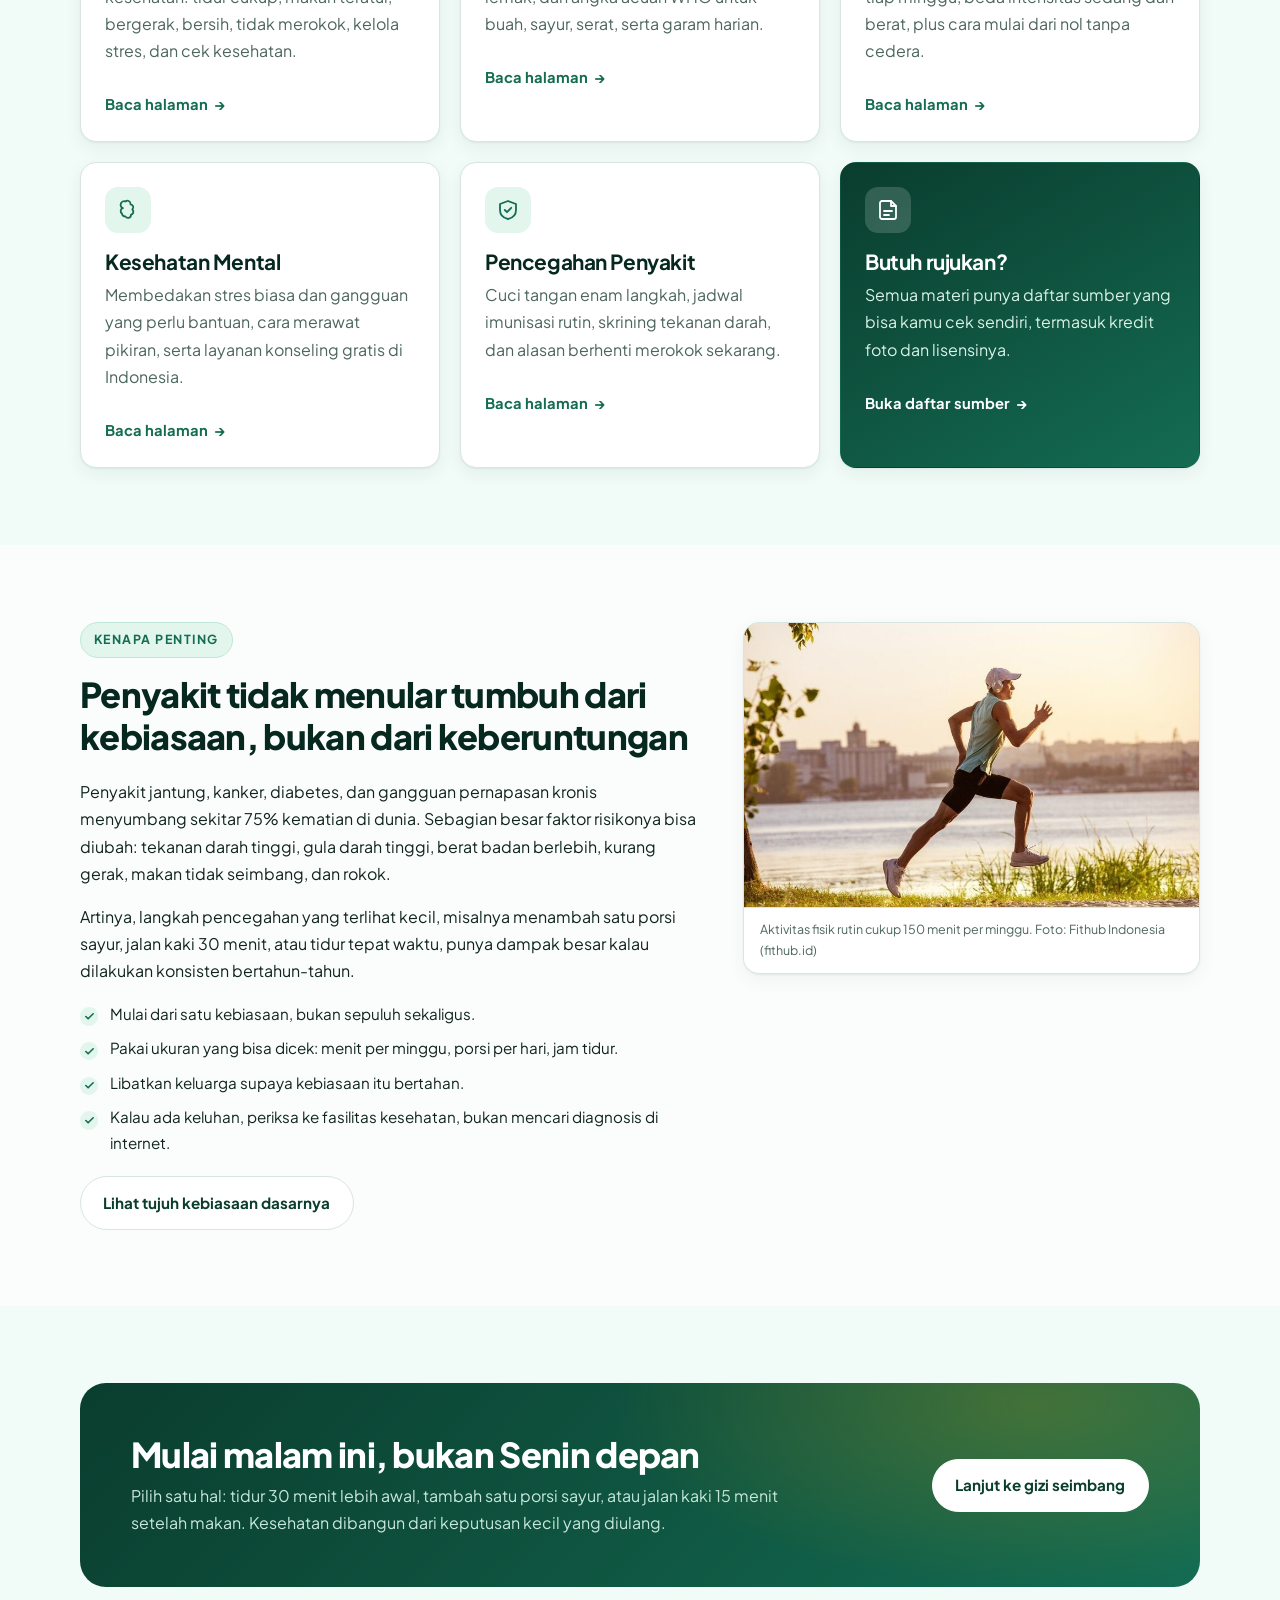
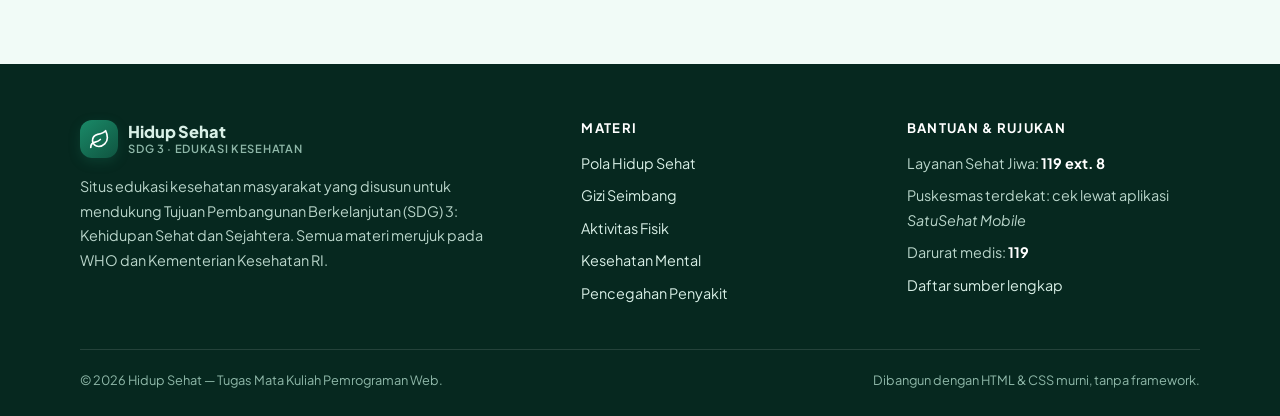
==== commit 45ded02e: "feat: ganti semua foto dengan gambar dari artikel sumber + perbarui kredit" ====
--- a/index.html
+++ b/index.html
@@ -65,9 +65,9 @@
         </div>
         <figure class="hero-gambar">
           <span class="lencana-sdg"><b>3</b> Good Health &amp; Well-being</span>
-          <img src="assets/img/hero-beranda.jpg" width="1280" height="960"
-               alt="Aneka sayur dan buah segar yang ditata di meja kayu sebagai gambaran pola makan sehat">
-          <figcaption>Foto: SharonDawn / Wikimedia Commons, lisensi CC BY-SA 4.0</figcaption>
+          <img src="assets/img/hero-beranda.jpg" width="1400" height="934"
+               alt="Aneka sayur, buah, dan makanan sehat ditata di meja kayu bersama catatan rencana makan sehat">
+          <figcaption>Foto: Medistra Hospital — artikel &ldquo;Pola Makan Sehat: Kunci Mencegah Penyakit&rdquo; (medistra.com)</figcaption>
         </figure>
       </div>
     </section>
@@ -193,9 +193,9 @@
           <a class="tombol tombol-garis" href="pola-hidup-sehat.html">Lihat tujuh kebiasaan dasarnya</a>
         </div>
         <figure class="gambar-konten">
-          <img src="assets/img/aktivitas-hero.jpg" width="1280" height="861" loading="lazy"
-               alt="Seseorang berlari di jalur taman pada pagi hari">
-          <figcaption>Aktivitas fisik rutin cukup 150 menit per minggu. Foto: Sardaka / Wikimedia Commons, CC BY-SA 4.0</figcaption>
+          <img src="assets/img/aktivitas-hero.jpg" width="826" height="551" loading="lazy"
+               alt="Seorang pria berlari di tepi perairan saat matahari terbit">
+          <figcaption>Aktivitas fisik rutin cukup 150 menit per minggu. Foto: Fithub Indonesia (fithub.id)</figcaption>
         </figure>
       </div>
     </section>
--- a/css/style.css
+++ b/css/style.css
@@ -562,6 +562,9 @@
   white-space: nowrap;
 }
 tbody tr:nth-child(even) td { background: #fafefc; }
+
+/* tautan panjang di dalam tabel (URL) harus bisa turun baris */
+tbody td a { word-break: break-word; overflow-wrap: anywhere; }
 
 /* ---------- 11. Kotak catatan ---------- */
 .catatan {
